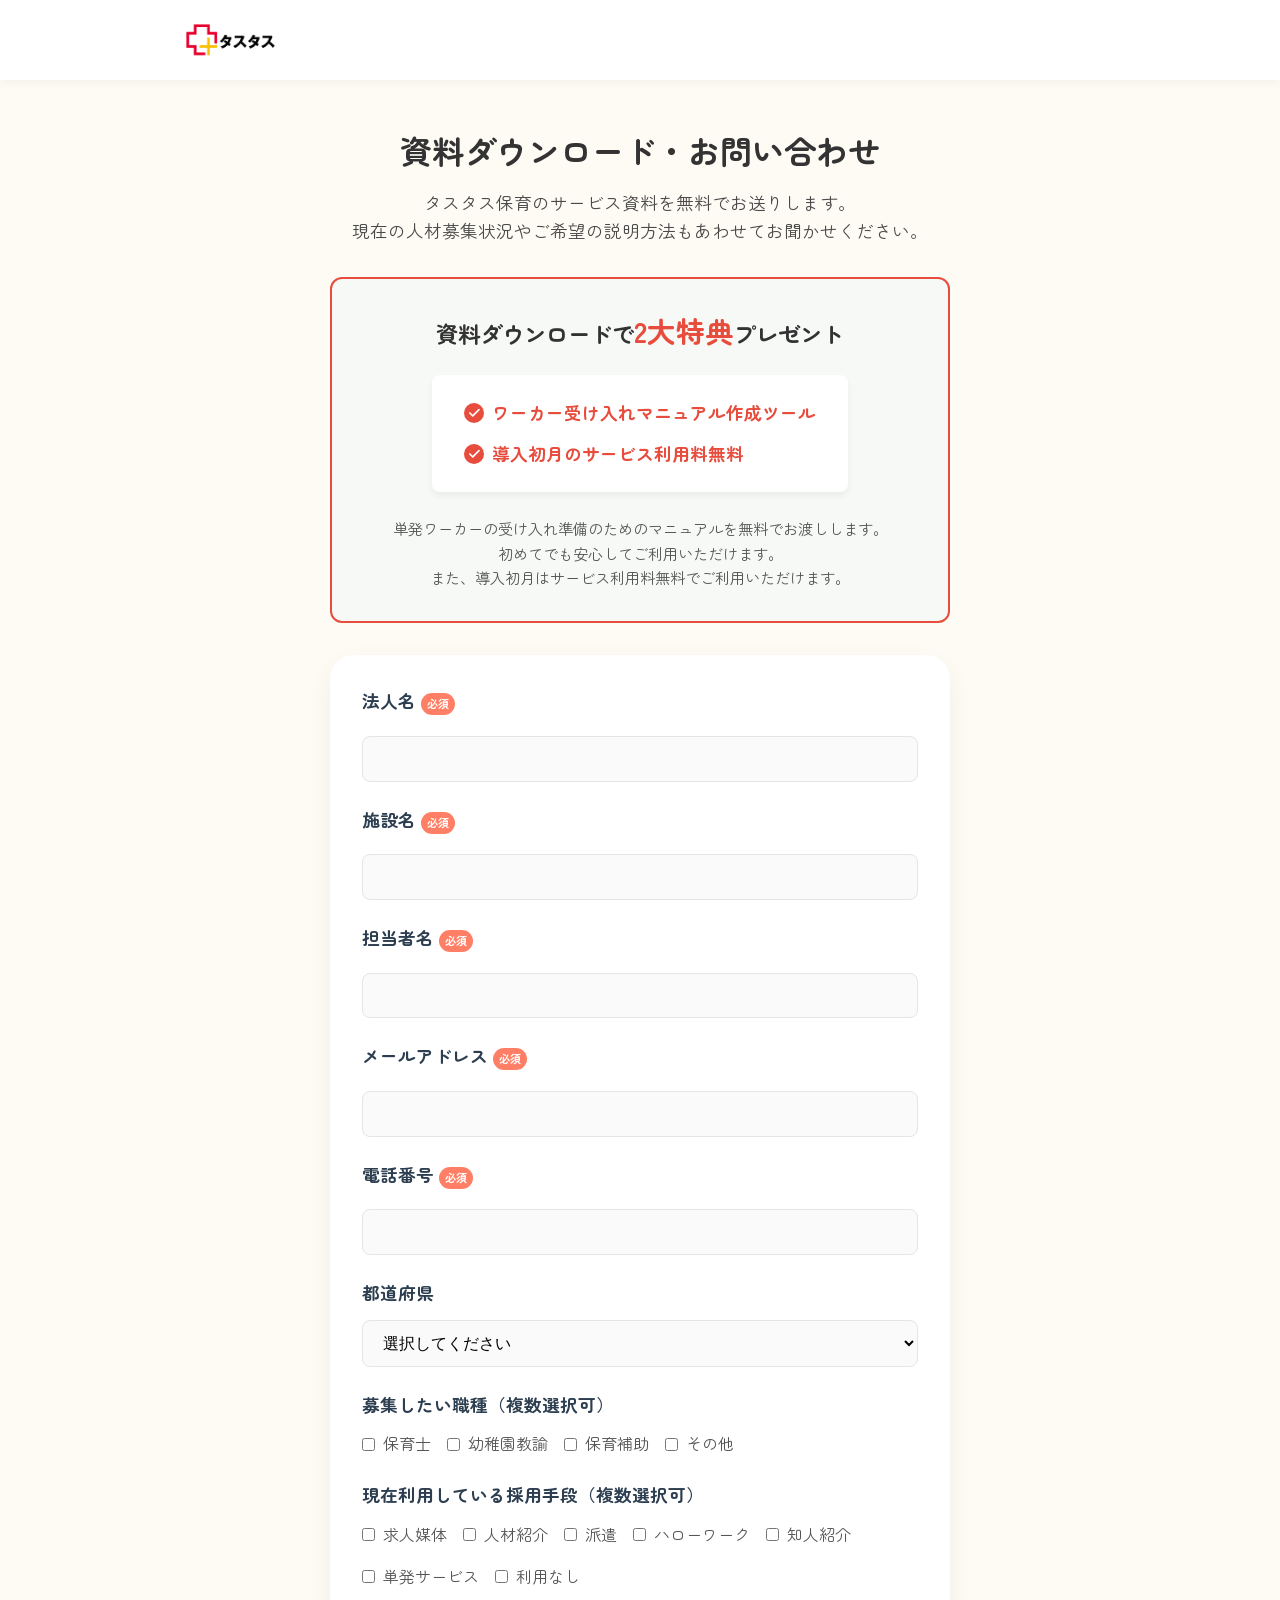
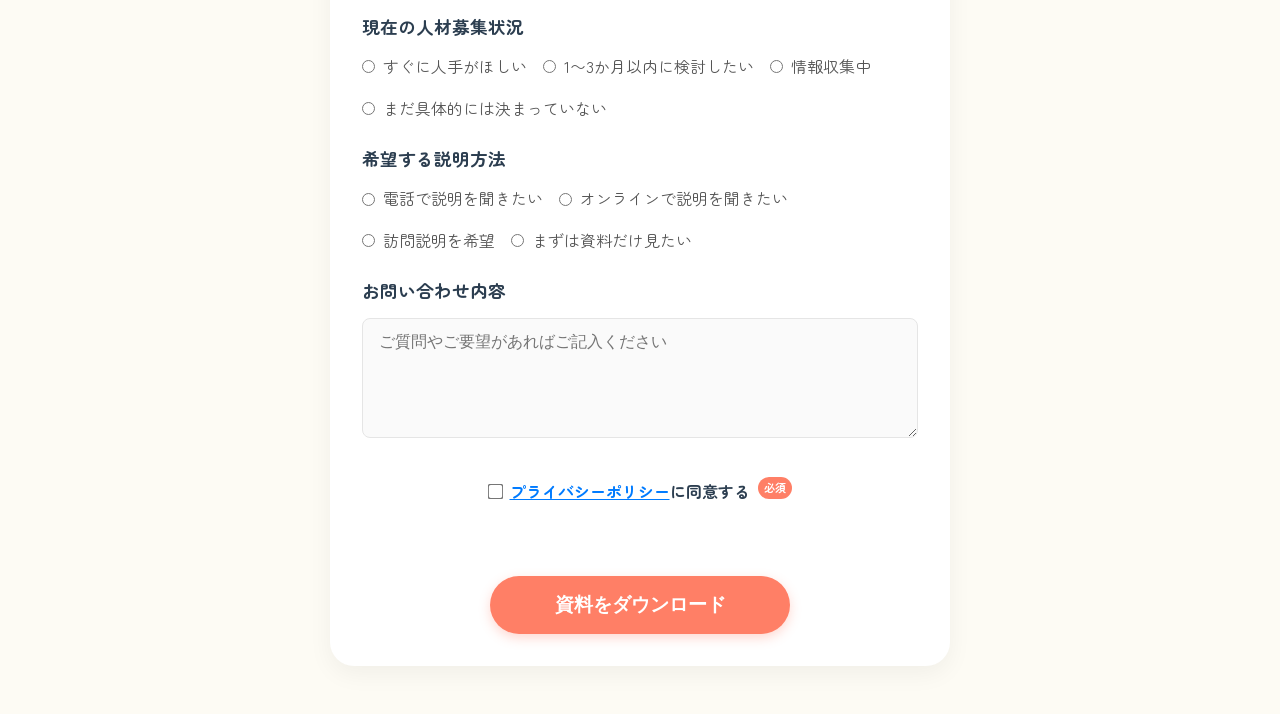
==== contact.html @ 544925e6 "Initial commit for TASTAS LP" ====
<!DOCTYPE html>
<html lang="ja">
<head>
  <meta charset="UTF-8">
  <meta name="viewport" content="width=device-width, initial-scale=1.0">
  <title>資料ダウンロード・お問い合わせ | タスタス保育</title>
  <link rel="stylesheet" href="./styles.css">
  <link href="https://fonts.googleapis.com/css2?family=Zen+Maru+Gothic:wght@400;700&display=swap" rel="stylesheet">
  <style>
    body { font-family: 'Zen Maru Gothic', sans-serif; background-color: #FDFBF4; }
    .thanks-message {
      display: none;
      text-align: center;
      padding: 4rem 2rem;
      background: #EAF5F0;
      border-radius: var(--radius-card);
      margin-top: 2rem;
    }
  </style>
  <script src="https://www.google.com/recaptcha/api.js" async defer></script>
</head>
<body>
  <header class="header">
    <div class="container header-inner">
      <a href="./index.html" class="header-logo">
        <img src="./images/logo-horizontal.png" alt="タスタス保育">
      </a>
    </div>
  </header>

  <div class="container contact-container">
    
    <div id="form-wrapper">
      <h1 class="section-title" style="margin-bottom: 1rem;">資料ダウンロード・お問い合わせ</h1>
      <p style="text-align: center; margin-bottom: 2rem; font-size: 1.1rem;">
        タスタス保育のサービス資料を無料でお送りします。<br>
        現在の人材募集状況やご希望の説明方法もあわせてお聞かせください。
      </p>

      <div style="background: #F7F9F6; border: 2px solid #E74C3C; padding: 2rem; border-radius: 12px; margin-bottom: 2rem; text-align: center;">
        <h3 style="color: #333; margin-bottom: 1.5rem; font-size: 1.4rem; font-weight: bold;">
          資料ダウンロードで<span style="color: #E74C3C; font-size: 1.8rem;">2大特典</span>プレゼント
        </h3>
        
        <div style="background: #fff; padding: 1.5rem 2rem; border-radius: 8px; display: inline-block; text-align: left; margin-bottom: 1.5rem; box-shadow: 0 4px 6px rgba(0,0,0,0.05);">
          <ul style="list-style: none; padding: 0; margin: 0;">
            <li style="margin-bottom: 0.8rem; color: #E74C3C; font-weight: bold; display: flex; align-items: center; font-size: 1.1rem;">
              <svg style="width: 20px; height: 20px; margin-right: 8px; flex-shrink: 0;" viewBox="0 0 24 24" fill="none" xmlns="http://www.w3.org/2000/svg"><circle cx="12" cy="12" r="12" fill="#E74C3C"/><path d="M7 12L10.5 15.5L18 8" stroke="white" stroke-width="2" stroke-linecap="round" stroke-linejoin="round"/></svg>
              ワーカー受け入れマニュアル作成ツール
            </li>
            <li style="color: #E74C3C; font-weight: bold; display: flex; align-items: center; font-size: 1.1rem;">
              <svg style="width: 20px; height: 20px; margin-right: 8px; flex-shrink: 0;" viewBox="0 0 24 24" fill="none" xmlns="http://www.w3.org/2000/svg"><circle cx="12" cy="12" r="12" fill="#E74C3C"/><path d="M7 12L10.5 15.5L18 8" stroke="white" stroke-width="2" stroke-linecap="round" stroke-linejoin="round"/></svg>
              導入初月のサービス利用料無料
            </li>
          </ul>
        </div>

        <p style="color: #555; font-size: 0.95rem; line-height: 1.6; margin: 0;">
          単発ワーカーの受け入れ準備のためのマニュアルを無料でお渡しします。<br>
          初めてでも安心してご利用いただけます。<br>
          また、導入初月はサービス利用料無料でご利用いただけます。
        </p>
      </div>

      <form id="contactForm" class="card" onsubmit="submitForm(event)">
        <div class="form-group">
          <label for="companyName">法人名 <span class="badge" style="background:#FF7F66; color:#fff; padding: 2px 6px; font-size: 0.7rem;">必須</span></label>
          <input type="text" id="companyName" class="form-control" required>
        </div>

        <div class="form-group">
          <label for="facilityName">施設名 <span class="badge" style="background:#FF7F66; color:#fff; padding: 2px 6px; font-size: 0.7rem;">必須</span></label>
          <input type="text" id="facilityName" class="form-control" required>
        </div>

        <div class="form-group">
          <label for="contactName">担当者名 <span class="badge" style="background:#FF7F66; color:#fff; padding: 2px 6px; font-size: 0.7rem;">必須</span></label>
          <input type="text" id="contactName" class="form-control" required>
        </div>

        <div class="form-group">
          <label for="email">メールアドレス <span class="badge" style="background:#FF7F66; color:#fff; padding: 2px 6px; font-size: 0.7rem;">必須</span></label>
          <input type="email" id="email" class="form-control" required>
        </div>

        <div class="form-group">
          <label for="phone">電話番号 <span class="badge" style="background:#FF7F66; color:#fff; padding: 2px 6px; font-size: 0.7rem;">必須</span></label>
          <input type="tel" id="phone" class="form-control" required>
        </div>

        <div class="form-group">
          <label for="pref">都道府県</label>
          <select id="pref" class="form-control">
            <option value="">選択してください</option>
            <option value="北海道">北海道</option>
            <option value="青森県">青森県</option>
            <option value="岩手県">岩手県</option>
            <option value="宮城県">宮城県</option>
            <option value="秋田県">秋田県</option>
            <option value="山形県">山形県</option>
            <option value="福島県">福島県</option>
            <option value="茨城県">茨城県</option>
            <option value="栃木県">栃木県</option>
            <option value="群馬県">群馬県</option>
            <option value="埼玉県">埼玉県</option>
            <option value="千葉県">千葉県</option>
            <option value="東京都">東京都</option>
            <option value="神奈川県">神奈川県</option>
            <option value="新潟県">新潟県</option>
            <option value="富山県">富山県</option>
            <option value="石川県">石川県</option>
            <option value="福井県">福井県</option>
            <option value="山梨県">山梨県</option>
            <option value="長野県">長野県</option>
            <option value="岐阜県">岐阜県</option>
            <option value="静岡県">静岡県</option>
            <option value="愛知県">愛知県</option>
            <option value="三重県">三重県</option>
            <option value="滋賀県">滋賀県</option>
            <option value="京都府">京都府</option>
            <option value="大阪府">大阪府</option>
            <option value="兵庫県">兵庫県</option>
            <option value="奈良県">奈良県</option>
            <option value="和歌山県">和歌山県</option>
            <option value="鳥取県">鳥取県</option>
            <option value="島根県">島根県</option>
            <option value="岡山県">岡山県</option>
            <option value="広島県">広島県</option>
            <option value="山口県">山口県</option>
            <option value="徳島県">徳島県</option>
            <option value="香川県">香川県</option>
            <option value="愛媛県">愛媛県</option>
            <option value="高知県">高知県</option>
            <option value="福岡県">福岡県</option>
            <option value="佐賀県">佐賀県</option>
            <option value="長崎県">長崎県</option>
            <option value="熊本県">熊本県</option>
            <option value="大分県">大分県</option>
            <option value="宮崎県">宮崎県</option>
            <option value="鹿児島県">鹿児島県</option>
            <option value="沖縄県">沖縄県</option>
            <option value="その他">その他</option>
          </select>
        </div>

        <div class="form-group">
          <label>募集したい職種（複数選択可）</label>
          <div class="checkbox-group">
            <label class="checkbox-label"><input type="checkbox" name="job" value="保育士"> 保育士</label>
            <label class="checkbox-label"><input type="checkbox" name="job" value="幼稚園教諭"> 幼稚園教諭</label>
            <label class="checkbox-label"><input type="checkbox" name="job" value="保育補助"> 保育補助</label>
            <label class="checkbox-label"><input type="checkbox" name="job" value="その他"> その他</label>
          </div>
        </div>

        <div class="form-group">
          <label>現在利用している採用手段（複数選択可）</label>
          <div class="checkbox-group">
            <label class="checkbox-label"><input type="checkbox" name="method" value="求人媒体"> 求人媒体</label>
            <label class="checkbox-label"><input type="checkbox" name="method" value="人材紹介"> 人材紹介</label>
            <label class="checkbox-label"><input type="checkbox" name="method" value="派遣"> 派遣</label>
            <label class="checkbox-label"><input type="checkbox" name="method" value="ハローワーク"> ハローワーク</label>
            <label class="checkbox-label"><input type="checkbox" name="method" value="知人紹介"> 知人紹介</label>
            <label class="checkbox-label"><input type="checkbox" name="method" value="単発サービス"> 単発サービス</label>
            <label class="checkbox-label"><input type="checkbox" name="method" value="利用なし"> 利用なし</label>
          </div>
        </div>

        <div class="form-group">
          <label>現在の人材募集状況</label>
          <div class="radio-group">
            <label class="radio-label"><input type="radio" name="status" value="すぐに人手がほしい" required> すぐに人手がほしい</label>
            <label class="radio-label"><input type="radio" name="status" value="1〜3か月以内に検討したい"> 1〜3か月以内に検討したい</label>
            <label class="radio-label"><input type="radio" name="status" value="情報収集中"> 情報収集中</label>
            <label class="radio-label"><input type="radio" name="status" value="まだ具体的には決まっていない"> まだ具体的には決まっていない</label>
          </div>
        </div>

        <div class="form-group">
          <label>希望する説明方法</label>
          <div class="radio-group">
            <label class="radio-label"><input type="radio" name="explain" value="電話で説明を聞きたい" required> 電話で説明を聞きたい</label>
            <label class="radio-label"><input type="radio" name="explain" value="オンラインで説明を聞きたい"> オンラインで説明を聞きたい</label>
            <label class="radio-label"><input type="radio" name="explain" value="訪問説明を希望"> 訪問説明を希望</label>
            <label class="radio-label"><input type="radio" name="explain" value="まずは資料だけ見たい"> まずは資料だけ見たい</label>
          </div>
        </div>

        <div class="form-group">
          <label for="message">お問い合わせ内容</label>
          <textarea id="message" class="form-control" placeholder="ご質問やご要望があればご記入ください"></textarea>
        </div>

        <div class="form-group" style="text-align: center; margin-top: 2rem; margin-bottom: 1.5rem;">
          <label style="cursor: pointer; display: inline-flex; align-items: center; justify-content: center; font-size: 1rem;">
            <input type="checkbox" id="privacyPolicy" required style="transform: scale(1.2); margin-right: 0.5rem;">
            <span><a href="https://tastas.work/privacy" target="_blank" rel="noopener noreferrer" style="color: #007BFF; text-decoration: underline;">プライバシーポリシー</a>に同意する</span>
            <span class="badge" style="background:#FF7F66; color:#fff; padding: 2px 6px; font-size: 0.7rem; margin-left: 0.5rem;">必須</span>
          </label>
        </div>

        <div style="display: flex; justify-content: center; margin-bottom: 2rem;">
          <div class="g-recaptcha" data-sitekey="6LeZkRMtAAAAAEX5M1qr88Nhw3F0iISABfvJiaVz"></div>
        </div>

        <div style="text-align: center;">
          <button type="submit" class="btn btn-cta" style="width: 100%; max-width: 300px; font-size: 1.2rem;">資料をダウンロード</button>
        </div>
      </form>
    </div>

    <!-- サンクスメッセージ -->
    <div id="thanksMessage" class="thanks-message">
      <h2 style="color: var(--color-primary); margin-bottom: 1rem;">資料請求ありがとうございます</h2>
      <p style="font-size: 1.1rem; color: #555;">以下のボタンより資料（PDF）をダウンロードしていただけます。<br>また、担当者より順次ご連絡いたします。</p>
      
      <div style="margin-top: 2rem; margin-bottom: 2rem;">
        <a href="YOUR_PDF_FILE_URL.pdf" id="downloadBtn" download class="btn btn-cta" style="display: inline-block; width: 100%; max-width: 300px; font-size: 1.2rem;">資料をダウンロードする</a>
      </div>

      <div style="margin-top: 1rem;">
        <a href="./index.html" class="btn btn-outline">LPに戻る</a>
      </div>
    </div>

  </div>


  <script>
    const GAS_URL = "https://script.google.com/macros/s/AKfycbxubBv9mngW4ipQis48QJwrIznhT3P3_FC87bJx8VkZXy_4lEuoS8jSyr-g1T76w1yypg/exec";

    function submitForm(event) {
      event.preventDefault();

      const recaptchaResponse = grecaptcha.getResponse();
      if (!recaptchaResponse) {
        alert('「私はロボットではありません」にチェックを入れてください。');
        return;
      }

      // 送信ボタンを無効化して「送信中...」に変更
      const submitBtn = event.target.querySelector('button[type="submit"]');
      const originalBtnText = submitBtn.innerText;
      submitBtn.disabled = true;
      submitBtn.innerText = '送信中...';

      // フォームデータの収集
      const formData = new FormData();
      formData.append('companyName', document.getElementById('companyName').value);
      formData.append('facilityName', document.getElementById('facilityName').value);
      formData.append('contactName', document.getElementById('contactName').value);
      formData.append('email', document.getElementById('email').value);
      formData.append('phone', document.getElementById('phone').value);
      formData.append('pref', document.getElementById('pref').value);

      // チェックボックスの収集
      const jobs = Array.from(document.querySelectorAll('input[name="job"]:checked')).map(el => el.value);
      formData.append('job', jobs.join(', '));
      const methods = Array.from(document.querySelectorAll('input[name="method"]:checked')).map(el => el.value);
      formData.append('method', methods.join(', '));

      // ラジオボタンの収集
      const status = document.querySelector('input[name="status"]:checked')?.value || '';
      formData.append('status', status);
      const explain = document.querySelector('input[name="explain"]:checked')?.value || '';
      formData.append('explain', explain);

      formData.append('message', document.getElementById('message').value);
      formData.append('recaptchaResponse', recaptchaResponse);

      // GASへ送信
      fetch(GAS_URL, {
        method: 'POST',
        body: formData
      })
      .then(response => response.json())
      .then(data => {
        if (data.status === 'success') {
          // 成功時
          document.getElementById('form-wrapper').style.display = 'none';
          document.getElementById('thanksMessage').style.display = 'block';
          window.scrollTo(0, 0);
        } else {
          // エラー時
          alert('エラーが発生しました: ' + (data.message || 'もう一度お試しください'));
          submitBtn.disabled = false;
          submitBtn.innerText = originalBtnText;
        }
      })
      .catch(error => {
        console.error('Error:', error);
        alert('通信エラーが発生しました。時間を置いて再度お試しください。');
        submitBtn.disabled = false;
        submitBtn.innerText = originalBtnText;
      });
    }
  </script>
</body>
</html>
---- styles.css ----
/* =========================================
   Reset & Base Styles
========================================= */
* {
  margin: 0;
  padding: 0;
  box-sizing: border-box;
}

:root {
  --color-bg: #FDFBF4; /* Cream base */
  --color-primary: #85C1A1; /* Pale Green */
  --color-accent: #FFED99; /* Light Yellow */
  --color-cta: #FF7F66; /* Coral Red */
  --color-cta-hover: #FF664A;
  --color-text: #4A4A4A;
  --color-white: #FFFFFF;
  --color-border: #E5E5E5;
  --shadow-soft: 0 8px 24px rgba(0, 0, 0, 0.05);
  --shadow-hover: 0 12px 32px rgba(0, 0, 0, 0.08);
  --radius-card: 24px;
  --radius-button: 999px;
}

body {
  font-family: "Helvetica Neue", Arial, "Hiragino Kaku Gothic ProN", "Hiragino Sans", Meiryo, sans-serif;
  background-color: var(--color-bg);
  color: var(--color-text);
  line-height: 1.6;
  font-size: 16px;
  overflow-x: hidden;
}

img {
  max-width: 100%;
  height: auto;
  display: block;
}

a {
  text-decoration: none;
  color: inherit;
}

ul {
  list-style: none;
}

/* =========================================
   Typography
========================================= */
h1, h2, h3 {
  font-weight: 700;
  line-height: 1.4;
}

.section-subtitle-en {
  display: flex;
  justify-content: center;
  align-items: center;
  gap: 0.2rem;
  font-size: 1.4rem;
  font-weight: 900;
  margin-bottom: 0.5rem;
  letter-spacing: 0.05em;
  font-family: 'Zen Maru Gothic', 'Arial Rounded MT Bold', sans-serif;
  position: relative;
  text-transform: none;
  z-index: 1;
}

.section-subtitle-en::before {
  content: '';
  position: absolute;
  width: 130px;
  height: 70px;
  background-color: #EBF4E5;
  border-radius: 40% 60% 70% 30% / 40% 50% 60% 50%;
  z-index: -1;
  top: 50%;
  left: 50%;
  transform: translate(-50%, -50%);
}

.section-subtitle-en span:nth-child(4n+1) { color: #A3D144; }
.section-subtitle-en span:nth-child(4n+2) { color: #FFD166; }
.section-subtitle-en span:nth-child(4n+3) { color: #FF7F66; }
.section-subtitle-en span:nth-child(4n+4) { color: #4DB8B1; }

.section-title {
  text-align: center;
  font-size: 2rem;
  margin-bottom: 3rem;
  color: #333;
}

.text-primary {
  color: var(--color-primary);
}

.text-cta {
  color: var(--color-cta);
}

/* =========================================
   Layout & Components
========================================= */
.container {
  max-width: 1000px;
  margin: 0 auto;
  padding: 0 40px;
}

.section {
  padding: 5rem 0;
}

.bg-white {
  background-color: var(--color-white);
}

.bg-accent {
  background-color: var(--color-accent);
}

/* =========================================
   Shape Dividers (Section Transitions)
========================================= */
.has-divider {
  position: relative;
}
.has-divider::before {
  content: "";
  position: absolute;
  top: 0;
  left: 0;
  width: 100%;
  height: 40px;
  transform: translateY(-99%);
  z-index: 10;
  background-repeat: no-repeat;
  background-position: center bottom;
  background-size: 100% 100%;
  pointer-events: none;
}
@media (min-width: 768px) {
  .has-divider::before {
    height: 70px;
  }
}

/* --- Wave Tops --- */
.wave-white-top::before {
  background-image: url("data:image/svg+xml,%3Csvg viewBox='0 0 1440 80' xmlns='http://www.w3.org/2000/svg' preserveAspectRatio='none'%3E%3Cpath d='M0,40 Q360,80 720,40 T1440,40 L1440,80 L0,80 Z' fill='%23FFFFFF'/%3E%3C/svg%3E");
}
.wave-accent-top::before {
  background-image: url("data:image/svg+xml,%3Csvg viewBox='0 0 1440 80' xmlns='http://www.w3.org/2000/svg' preserveAspectRatio='none'%3E%3Cpath d='M0,40 Q360,80 720,40 T1440,40 L1440,80 L0,80 Z' fill='%23FFED99'/%3E%3C/svg%3E");
}
.wave-cream-top::before {
  background-image: url("data:image/svg+xml,%3Csvg viewBox='0 0 1440 80' xmlns='http://www.w3.org/2000/svg' preserveAspectRatio='none'%3E%3Cpath d='M0,40 Q360,80 720,40 T1440,40 L1440,80 L0,80 Z' fill='%23FDFBF4'/%3E%3C/svg%3E");
}

/* --- Curve Tops --- */
.curve-white-top::before {
  background-image: url("data:image/svg+xml,%3Csvg viewBox='0 0 1440 80' xmlns='http://www.w3.org/2000/svg' preserveAspectRatio='none'%3E%3Cpath d='M0,80 Q720,0 1440,80 Z' fill='%23FFFFFF'/%3E%3C/svg%3E");
}
.curve-accent-top::before {
  background-image: url("data:image/svg+xml,%3Csvg viewBox='0 0 1440 80' xmlns='http://www.w3.org/2000/svg' preserveAspectRatio='none'%3E%3Cpath d='M0,80 Q720,0 1440,80 Z' fill='%23FFED99'/%3E%3C/svg%3E");
}
.curve-cream-top::before {
  background-image: url("data:image/svg+xml,%3Csvg viewBox='0 0 1440 80' xmlns='http://www.w3.org/2000/svg' preserveAspectRatio='none'%3E%3Cpath d='M0,80 Q720,0 1440,80 Z' fill='%23FDFBF4'/%3E%3C/svg%3E");
}

/* --- Asymmetric Wave Tops --- */
.asy-wave-white-top::before {
  background-image: url("data:image/svg+xml,%3Csvg viewBox='0 0 1440 80' xmlns='http://www.w3.org/2000/svg' preserveAspectRatio='none'%3E%3Cpath d='M0,80 C320,0 420,80 720,40 C1020,0 1200,60 1440,40 L1440,80 L0,80 Z' fill='%23FFFFFF'/%3E%3C/svg%3E");
}
.asy-wave-accent-top::before {
  background-image: url("data:image/svg+xml,%3Csvg viewBox='0 0 1440 80' xmlns='http://www.w3.org/2000/svg' preserveAspectRatio='none'%3E%3Cpath d='M0,80 C320,0 420,80 720,40 C1020,0 1200,60 1440,40 L1440,80 L0,80 Z' fill='%23FFED99'/%3E%3C/svg%3E");
}
.asy-wave-cream-top::before {
  background-image: url("data:image/svg+xml,%3Csvg viewBox='0 0 1440 80' xmlns='http://www.w3.org/2000/svg' preserveAspectRatio='none'%3E%3Cpath d='M0,80 C320,0 420,80 720,40 C1020,0 1200,60 1440,40 L1440,80 L0,80 Z' fill='%23FDFBF4'/%3E%3C/svg%3E");
}

/* Buttons */
.btn {
  display: inline-flex;
  align-items: center;
  justify-content: center;
  padding: 1rem 2rem;
  border-radius: var(--radius-button);
  font-weight: bold;
  font-size: 1.1rem;
  transition: all 0.3s ease;
  cursor: pointer;
  border: none;
  text-align: center;
}

.btn-cta {
  background-color: var(--color-cta);
  color: var(--color-white);
  box-shadow: 0 4px 12px rgba(255, 127, 102, 0.3);
}

.btn-cta:hover {
  background-color: var(--color-cta-hover);
  transform: translateY(-2px);
  box-shadow: 0 6px 16px rgba(255, 127, 102, 0.4);
}

.btn-outline {
  background-color: var(--color-cta);
  color: var(--color-white);
  border: 2px solid var(--color-cta);
}

.btn-outline:hover {
  background-color: var(--color-cta-hover);
  transform: translateY(-2px);
  box-shadow: 0 6px 16px rgba(255, 127, 102, 0.3);
}

.btn-cta-outline {
  position: relative;
  z-index: 1;
  background-color: var(--color-white);
  color: #eb5a50; /* Strong red like the image */
  border: 3px solid #eb5a50;
  font-weight: bold;
}

.btn-cta-outline:hover {
  background-color: #FFF5F3;
  transform: translateY(-2px);
  box-shadow: 0 6px 16px rgba(235, 90, 80, 0.2);
}

.balloon-wrap {
  position: relative;
  display: inline-block;
  margin-top: 25px; /* space for the balloon */
}

.balloon-badge {
  position: absolute;
  bottom: 100%;
  left: 50%;
  transform: translateX(-50%) translateY(4px); /* Changed to overlap button */
  background-color: #eb5a50; /* Solid red */
  color: var(--color-white);
  font-size: 1rem;
  font-weight: bold;
  padding: 0.5rem 1.2rem;
  border-radius: 30px;
  white-space: nowrap;
  box-shadow: 0 4px 10px rgba(0,0,0,0.15);
  z-index: 10;
  pointer-events: none;
}

.balloon-badge::after {
  content: "";
  position: absolute;
  top: 100%;
  left: 50%;
  transform: translateX(-50%);
  border-width: 8px 8px 0 8px;
  border-style: solid;
  border-color: #eb5a50 transparent transparent transparent;
}

.balloon-num {
  color: var(--color-accent);
  font-size: 1.4em;
  margin-right: 2px;
}

.badge {
  background-color: var(--color-accent);
  color: #333;
  font-size: 0.85rem;
  font-weight: bold;
  padding: 0.25rem 0.75rem;
  border-radius: 12px;
  display: inline-block;
  margin-bottom: 0.5rem;
}

/* Cards */
.card {
  background: var(--color-white);
  border-radius: var(--radius-card);
  padding: 2rem;
  box-shadow: var(--shadow-soft);
  transition: transform 0.3s ease, box-shadow 0.3s ease;
}

.card:hover {
  transform: translateY(-4px);
  box-shadow: var(--shadow-hover);
}

/* =========================================
   Header
========================================= */
.header {
  position: sticky;
  top: 0;
  background-color: rgba(255, 255, 255, 0.95);
  backdrop-filter: blur(8px);
  z-index: 100;
  box-shadow: 0 2px 10px rgba(0,0,0,0.05);
}

.header-inner {
  display: flex;
  justify-content: space-between;
  align-items: center;
  height: 80px;
}

.header-logo img {
  height: 40px;
}

.header-nav ul {
  display: flex;
  gap: 2rem;
  align-items: center;
}

.header-nav a {
  font-weight: bold;
  color: #555;
  transition: color 0.3s;
}

.header-nav a:hover {
  color: var(--color-primary);
}

.header-cta {
  padding: 0.5rem 1.2rem;
  font-size: 0.95rem;
}

/* =========================================
   Hero Section
========================================= */
.hero {
  position: relative;
  padding: 6rem 0 8rem;
  overflow: hidden;
  background-color: var(--color-bg);
}

.hero-decorations {
  position: absolute;
  top: 0;
  left: 0;
  width: 100%;
  height: 100%;
  z-index: 0;
  pointer-events: none;
}

.decor {
  position: absolute;
  animation: float 6s ease-in-out infinite;
}

.decor-dot {
  border-radius: 50%;
}

@keyframes float {
  0%, 100% { transform: translateY(0); }
  50% { transform: translateY(-10px); }
}

.hero-slideshow-wrapper {
  position: absolute;
  top: 0;
  left: 0;
  width: 100%;
  height: 100%;
  z-index: 1;
  padding: 1.5rem;
}

.hero-slideshow {
  position: relative;
  width: 100%;
  height: 100%;
  /* 可愛らしい形（上部が丸く、下部が波打つようなblob形状） */
  border-radius: 30% 70% 60% 40% / 40% 30% 70% 60%;
  overflow: hidden;
  box-shadow: 0 10px 30px rgba(0,0,0,0.05);
}

.hero-slideshow .slide {
  position: absolute;
  top: 0;
  left: 0;
  width: 100%;
  height: 100%;
  background-size: cover;
  background-position: center;
  opacity: 0;
  animation: fadeSlider 25s infinite;
}

.hero-slideshow .slide:nth-child(1) { animation-delay: 0s; }
.hero-slideshow .slide:nth-child(2) { animation-delay: 5s; }
.hero-slideshow .slide:nth-child(3) { animation-delay: 10s; }
.hero-slideshow .slide:nth-child(4) { animation-delay: 15s; }
.hero-slideshow .slide:nth-child(5) { animation-delay: 20s; }

@keyframes fadeSlider {
  0% { opacity: 0; transform: scale(1); }
  5% { opacity: 1; transform: scale(1.02); }
  25% { opacity: 1; transform: scale(1.05); }
  30% { opacity: 0; transform: scale(1.06); }
  100% { opacity: 0; transform: scale(1.06); }
}

.hero-overlay {
  position: absolute;
  top: 0;
  left: 0;
  width: 100%;
  height: 100%;
  background: rgba(255, 255, 255, 0.7); /* Fallback */
  background: radial-gradient(circle at center, rgba(255, 255, 255, 0.85) 0%, rgba(255, 255, 255, 0.5) 100%);
  z-index: 2;
}

.hero-inner {
  position: relative;
  z-index: 3;
  display: flex;
  justify-content: center;
  text-align: center;
}

.hero-content {
  max-width: 800px;
}

.hero-title {
  font-size: 3.2rem;
  color: #2c3e50;
  margin-bottom: 1.5rem;
  text-shadow: 0 0 12px rgba(255, 255, 255, 0.9), 0 0 24px rgba(255, 255, 255, 0.6);
}

.hero-title span {
  display: inline-block;
}

.hero-text {
  font-size: 1.1rem;
  color: #555;
  margin-bottom: 2rem;
  font-weight: bold;
  text-shadow: 0 0 8px rgba(255, 255, 255, 0.9);
}

.hero-buttons {
  display: flex;
  flex-direction: column;
  align-items: center;
  gap: 1rem;
}

.hero-btn-group {
  display: flex;
  justify-content: center;
  gap: 1rem;
}

.hero-badge-wrap {
  position: relative;
  display: inline-block;
  margin-top: 25px;
}

/* =========================================
   About Section
========================================= */
.about-section {
  position: relative;
  background-color: var(--color-bg);
  overflow: hidden;
}

.about-title-wrapper {
  text-align: center;
  margin-bottom: 3rem;
}

.about-title {
  font-size: 2.2rem;
  font-weight: bold;
  color: #1a2a3a;
  display: flex;
  align-items: center;
  justify-content: center;
  gap: 0.5rem;
  margin-bottom: 1rem;
}

.about-subtitle {
  font-size: 1.1rem;
  color: #333;
}

.about-cards {
  display: grid;
  grid-template-columns: repeat(3, 1fr);
  gap: 1.5rem;
  margin-bottom: 1rem;
}

.about-card {
  background: var(--color-white);
  border-radius: 16px;
  padding: 2.5rem 1.5rem;
  text-align: center;
  box-shadow: 0 4px 20px rgba(0,0,0,0.03);
}

.about-card-icon {
  width: 80px;
  height: 80px;
  margin: 0 auto 1.5rem;
  background-color: #f1f9f5;
  border-radius: 50%;
  display: flex;
  align-items: center;
  justify-content: center;
}

.about-card-title {
  font-size: 1.15rem;
  font-weight: bold;
  color: #1a2a3a;
  margin-bottom: 1rem;
}

.about-card-divider {
  border-bottom: 2px dotted #85C1A1;
  width: 100%;
  margin: 0 auto 1.5rem;
}

.about-card-text {
  font-size: 0.95rem;
  color: #555;
  line-height: 1.6;
}

.about-flow-box {
  background: linear-gradient(135deg, #fff7ed 0%, #e8f4ec 100%);
  border-radius: 24px;
  padding: 2rem;
  border: 4px solid var(--color-white);
  box-shadow: 0 8px 30px rgba(0,0,0,0.04);
  position: relative;
}

.about-flow-grid {
  display: grid;
  grid-template-columns: 1fr auto 1fr auto 1fr;
  align-items: center;
  gap: 1rem;
  position: relative;
  z-index: 2;
}

.about-flow-item {
  text-align: center;
}

.about-flow-img {
  width: 100%;
  height: 160px;
  background-color: rgba(255,255,255,0.7);
  border-radius: 16px;
  margin-bottom: 1.5rem;
  box-shadow: 0 2px 10px rgba(0,0,0,0.05);
}

.about-flow-step {
  display: inline-flex;
  align-items: center;
  gap: 0.5rem;
  background: var(--color-white);
  padding: 0.5rem 1.5rem;
  border-radius: 999px;
  font-weight: bold;
  color: #1a2a3a;
  box-shadow: 0 2px 10px rgba(0,0,0,0.05);
  position: relative;
  z-index: 3;
}

.about-flow-step-num {
  background: #38a18c;
  color: var(--color-white);
  width: 28px;
  height: 28px;
  border-radius: 50%;
  display: flex;
  align-items: center;
  justify-content: center;
  font-size: 1rem;
}

.about-flow-arrow {
  color: #38a18c;
  font-size: 2.5rem;
  font-weight: bold;
  margin-top: -3rem;
}

.about-flow-line {
  position: absolute;
  bottom: 3.2rem;
  left: 10%;
  right: 10%;
  height: 0;
  border-bottom: 3px dotted #38a18c;
  z-index: 1;
}

@media (max-width: 768px) {
  .about-cards {
    grid-template-columns: 1fr;
  }
  .about-flow-grid {
    grid-template-columns: 1fr;
    gap: 2rem;
  }
  .about-flow-arrow {
    transform: rotate(90deg);
    margin-top: 0;
  }
  .about-flow-line {
    display: none;
  }
}

/* =========================================
   Trouble Section
========================================= */
.trouble-highlight {
  color: #38a18c;
  position: relative;
  display: inline-block;
  font-weight: 700;
  z-index: 1;
}

.trouble-highlight::after {
  content: '';
  position: absolute;
  bottom: 0px;
  left: 0;
  width: 100%;
  height: 6px;
  background-color: #dcf0e3;
  z-index: -1;
  border-radius: 3px;
}

.trouble-highlight-icon {
  position: absolute;
  top: -15px;
  left: -20px;
}

.trouble-grid {
  display: grid;
  grid-template-columns: repeat(3, 1fr);
  gap: 1.5rem;
  margin-top: 2rem;
}

.trouble-card {
  display: flex;
  align-items: center;
  gap: 1.5rem;
  padding: 1.5rem 2rem;
  background: #FFF;
  border-radius: 16px;
  box-shadow: 0 4px 15px rgba(0,0,0,0.04);
}

.trouble-icon {
  width: 60px;
  height: 60px;
  flex-shrink: 0;
  display: flex;
  align-items: center;
  justify-content: center;
}

.trouble-text {
  font-weight: 700;
  color: #2c3e50;
  font-size: 1rem;
  line-height: 1.6;
}

/* =========================================
   Solution Section
========================================= */
.solution {
  text-align: center;
}

.solution-text {
  max-width: 800px;
  margin: 0 auto 2rem;
  font-size: 1.2rem;
}

/* =========================================
   Reasons Section
========================================= */
.reasons-grid {
  display: grid;
  grid-template-columns: repeat(3, 1fr);
  gap: 2rem;
}

.reason-card {
  text-align: center;
  padding: 2.5rem 1.5rem;
}

.reason-num {
  font-size: 3rem;
  font-weight: bold;
  color: var(--color-primary);
  opacity: 0.3;
  margin-bottom: 1rem;
  line-height: 1;
}

.reason-title {
  font-size: 1.3rem;
  margin-bottom: 1rem;
  color: #333;
}

/* =========================================
   Usage Section
========================================= */
.usage-card-new {
  background: #FFF;
  border-radius: 16px;
  padding: 1.5rem 1rem;
  flex: 1 1 200px;
  max-width: 250px;
  text-align: center;
  box-shadow: 0 4px 15px rgba(0,0,0,0.03);
  display: flex;
  flex-direction: column;
  align-items: center;
  justify-content: center;
  transition: transform 0.3s ease, box-shadow 0.3s ease;
}

.usage-card-new:hover {
  transform: translateY(-4px);
  box-shadow: 0 8px 24px rgba(0,0,0,0.08);
}

.usage-card-icon {
  margin-bottom: 1rem;
  display: flex;
  align-items: center;
  justify-content: center;
}

.usage-card-text {
  font-weight: bold;
  color: #1a2a3a;
  font-size: 1rem;
  line-height: 1.5;
}

/* =========================================
   Benefits Section
========================================= */
.benefits-grid {
  display: grid;
  grid-template-columns: repeat(2, 1fr);
  gap: 2rem;
  margin-bottom: 3rem;
}

.benefit-card {
  background: #FFF4E6; /* Light orange tint */
  border: 2px solid var(--color-accent);
}

.benefit-title {
  font-size: 1.2rem;
  color: #d35400;
  margin-bottom: 0.5rem;
}

.benefit-note {
  font-size: 0.85rem;
  color: #888;
  margin-top: 1rem;
  text-align: center;
}

/* =========================================
   Pricing / Three Free Section
========================================= */
.free-banner {
  background-color: #EAF5F0;
  color: #388065;
  text-align: center;
  padding: 1.2rem 2rem;
  border-radius: 999px;
  font-weight: bold;
  font-size: 1.3rem;
  max-width: 800px;
  margin: 0 auto 3rem;
}

.free-banner .text-red {
  color: #eb5a50;
}

.free-cards {
  display: grid;
  grid-template-columns: repeat(3, 1fr);
  gap: 2rem;
}

.free-card {
  background: var(--color-white);
  border-radius: var(--radius-card);
  padding: 3rem 2rem;
  box-shadow: var(--shadow-soft);
  text-align: center;
}

.free-num {
  background-color: #EAF5F0;
  color: #4a9e7a;
  font-weight: bold;
  font-size: 1.1rem;
  padding: 0.4rem 1.5rem;
  border-radius: 999px;
  display: inline-block;
  margin-bottom: 1.5rem;
}

.free-title {
  font-size: 1.3rem;
  font-weight: bold;
  color: #333;
  margin-bottom: 1.5rem;
  position: relative;
  display: inline-block;
  padding-bottom: 0.8rem;
}

.free-title::after {
  content: '';
  position: absolute;
  bottom: 0;
  left: 0;
  width: 100%;
  border-bottom: 4px dotted #a8d5be;
}

.free-price {
  color: #eb5a50;
  margin-bottom: 1.5rem;
  display: flex;
  align-items: baseline;
  justify-content: center;
}

.free-price span:first-child {
  font-size: 5rem;
  font-weight: bold;
  line-height: 1;
}

.free-price .yen {
  font-size: 1.5rem;
  font-weight: bold;
  margin-left: 0.2rem;
}

.free-desc {
  color: #555;
  font-size: 1rem;
  line-height: 1.6;
}

/* =========================================
   Flow Section
========================================= */
.flow-list {
  display: flex;
  flex-direction: column;
  gap: 1rem;
  max-width: 600px;
  margin: 0 auto;
}

.flow-item {
  display: flex;
  align-items: center;
  gap: 1.5rem;
  background: #FFF;
  padding: 1.5rem;
  border-radius: 16px;
  box-shadow: 0 2px 10px rgba(0,0,0,0.03);
}

.flow-num {
  width: 48px;
  height: 48px;
  background: var(--color-primary);
  color: #FFF;
  border-radius: 50%;
  display: flex;
  align-items: center;
  justify-content: center;
  font-size: 1.5rem;
  font-weight: bold;
  flex-shrink: 0;
}

.flow-text {
  font-size: 1.1rem;
  font-weight: bold;
}

/* =========================================
   Voices Section
========================================= */
.voices-grid {
  display: grid;
  grid-template-columns: repeat(2, 1fr);
  gap: 2rem;
  max-width: 900px;
  margin: 0 auto;
}

.voice-card {
  padding: 2rem;
  background: var(--color-white);
  border-radius: 16px;
  box-shadow: 0 4px 15px rgba(0,0,0,0.04);
}

.voice-header {
  display: flex;
  align-items: center;
  gap: 1rem;
  margin-bottom: 1rem;
  padding-bottom: 1rem;
  border-bottom: 1px dashed #E5E5E5;
}

.voice-icon {
  width: 50px;
  height: 50px;
  background: #EAF5F0;
  border-radius: 50%;
  display: flex;
  align-items: center;
  justify-content: center;
  flex-shrink: 0;
}

.voice-name {
  font-size: 1.1rem;
  font-weight: bold;
  color: #333;
}

.voice-meta {
  font-size: 0.85rem;
  color: var(--color-primary);
  font-weight: bold;
}

.voice-text {
  font-size: 0.95rem;
  color: #555;
  line-height: 1.6;
}

@media (max-width: 768px) {
  .voices-grid {
    grid-template-columns: 1fr;
  }
}

/* =========================================
   FAQ Section
========================================= */
.faq-list {
  max-width: 800px;
  margin: 0 auto;
}

.faq-item {
  background: #FFF;
  border-radius: 16px;
  margin-bottom: 1rem;
  overflow: hidden;
  box-shadow: 0 2px 8px rgba(0,0,0,0.03);
}

.faq-q {
  padding: 1.5rem;
  font-weight: bold;
  cursor: pointer;
  position: relative;
  display: flex;
  gap: 1rem;
}

.faq-q::before {
  content: 'Q.';
  color: var(--color-primary);
  font-size: 1.2rem;
}

.faq-a {
  padding: 0 1.5rem 1.5rem 3.5rem;
  color: #555;
}

/* =========================================
   Footer (Integrated) & Bottom CTA
========================================= */
.footer-integrated {
  padding-top: 1rem;
  padding-bottom: 120px;
  margin-top: 1rem;
  text-align: center;
}

.footer-nav {
  display: flex;
  justify-content: center;
  flex-wrap: wrap;
  gap: 1.5rem;
  margin: 1.5rem 0;
}

.footer-nav a {
  color: #555;
  font-weight: bold;
  font-size: 0.9rem;
  transition: color 0.3s;
}

.footer-nav a:hover {
  color: var(--color-primary);
}

.footer-copy {
  color: #888;
  font-size: 0.8rem;
}

/* Bottom Fixed CTA */
.bottom-cta {
  position: fixed;
  bottom: 0;
  left: 0;
  width: 100%;
  background: rgba(255, 255, 255, 0.95);
  backdrop-filter: blur(10px);
  padding: 1rem;
  box-shadow: 0 -4px 20px rgba(0,0,0,0.08);
  z-index: 999;
  display: flex;
  justify-content: center;
  opacity: 0;
  visibility: hidden;
  transform: translateY(20px);
  transition: opacity 0.4s ease, visibility 0.4s ease, transform 0.4s ease;
}

.bottom-cta.is-visible {
  opacity: 1;
  visibility: visible;
  transform: translateY(0);
}

.bottom-cta-inner {
  display: flex;
  gap: 1rem;
  max-width: 800px;
  width: 100%;
}

.bottom-cta-inner .btn {
  flex: 1;
  position: relative;
}

.cta-badge {
  position: absolute;
  bottom: 100%;
  left: 50%;
  transform: translateX(-50%) translateY(4px); /* Overlap button */
  background: #eb5a50;
  color: var(--color-white);
  font-size: 0.8rem;
  padding: 4px 12px;
  border-radius: 12px;
  white-space: nowrap;
  font-weight: bold;
  box-shadow: 0 2px 8px rgba(0,0,0,0.15);
  z-index: 10;
}

.cta-badge::after {
  content: "";
  position: absolute;
  top: 100%;
  left: 50%;
  transform: translateX(-50%);
  border-width: 6px 6px 0 6px;
  border-style: solid;
  border-color: #eb5a50 transparent transparent transparent;
}

.cta-badge-num {
  color: var(--color-accent);
  font-size: 1.2em;
  margin-right: 1px;
}

/* =========================================
   Simulation Page
========================================= */
.sim-container {
  max-width: 600px;
  margin: 3rem auto;
}

.form-group {
  margin-bottom: 1.5rem;
}

.form-group > label {
  display: block;
  font-weight: bold;
  margin-bottom: 0.8rem;
  font-size: 1.1rem;
  color: #2c3e50;
}

.form-control {
  width: 100%;
  padding: 0.8rem 1rem;
  border: 1px solid var(--color-border);
  border-radius: 8px;
  font-size: 1rem;
  background: #FAFAFA;
}

.form-control:focus {
  outline: none;
  border-color: var(--color-primary);
  background: #FFF;
}

.result-card {
  background: #EAF5F0;
  border: 2px solid var(--color-primary);
}

.result-main {
  text-align: center;
  margin-bottom: 1.5rem;
}

.result-value {
  font-size: 2.5rem;
  font-weight: bold;
  color: var(--color-primary);
}

.result-list {
  display: flex;
  flex-direction: column;
  gap: 0.8rem;
  border-top: 1px dashed #ccc;
  padding-top: 1rem;
}

.result-item {
  display: flex;
  justify-content: space-between;
  font-size: 1rem;
}

/* =========================================
   Contact Page
========================================= */
.contact-container {
  max-width: 700px;
  margin: 3rem auto;
}

.radio-group, .checkbox-group {
  display: flex;
  flex-wrap: wrap;
  gap: 1rem;
}

.radio-label, .checkbox-label {
  display: flex;
  align-items: center;
  gap: 0.5rem;
  font-weight: normal !important;
  font-size: 1rem;
  color: #555;
  cursor: pointer;
}

textarea.form-control {
  min-height: 120px;
  resize: vertical;
}

/* =========================================
   Responsive
========================================= */
@media (max-width: 768px) {
  .container {
    padding: 0 20px;
  }

  .header-nav {
    display: none; /* Hide on mobile for simplicity */
  }

  .hero-inner {
    flex-direction: column;
    text-align: center;
  }
  
  .hero-title {
    font-size: 2.3rem;
  }

  .hero-btn-group {
    flex-direction: column;
  }

  .trouble-grid,
  .reasons-grid,
  .benefits-grid {
    grid-template-columns: 1fr;
  }

  .usage-grid {
    grid-template-columns: repeat(2, 1fr);
  }

  .free-cards {
    grid-template-columns: 1fr;
  }
  .free-banner {
    font-size: 1rem;
    border-radius: 16px;
  }
  
  .bottom-cta-inner {
    flex-direction: column;
    gap: 0.8rem;
  }
}

/* =========================================
   Hero New UI
========================================= */
.hero-text-new {
  display: flex;
  flex-direction: column;
  align-items: center;
  gap: 1.5rem;
  margin-bottom: 2.5rem;
  z-index: 10;
  position: relative;
}

.hero-pill {
  background: white;
  border: 2px solid #38a18c;
  border-radius: 999px;
  padding: 0.6rem 2rem;
  display: flex;
  align-items: center;
  gap: 0.8rem;
  font-size: 1.25rem;
  font-weight: bold;
  box-shadow: 0 4px 12px rgba(56, 161, 140, 0.15);
  color: #38a18c;
}

.hero-free-wrapper {
  display: flex;
  align-items: center;
  justify-content: center;
}

.hero-free-box {
  background: white;
  border-radius: 999px;
  padding: 0.8rem 2.5rem 0.8rem 2rem;
  display: flex;
  align-items: center;
  box-shadow: 0 4px 15px rgba(0, 0, 0, 0.08);
  margin-right: 0;
}

.hero-free-list {
  display: flex;
  align-items: center;
  gap: 1.5rem;
}

.hero-free-item {
  display: flex;
  align-items: center;
  gap: 0.5rem;
  font-weight: bold;
  font-size: 1.1rem;
  color: #333;
}

.hero-free-divider {
  width: 1px;
  height: 24px;
  border-left: 2px dotted #ccc;
}

.hero-free-ribbon {
  background-color: #38a18c;
  color: white;
  font-weight: bold;
  font-size: 1.4rem;
  padding: 0.8rem 3rem;
  margin-left: -15px; /* Pull it over the white box slightly */
  z-index: 2;
  filter: drop-shadow(0 4px 6px rgba(0,0,0,0.15));
  clip-path: polygon(20px 0%, 100% 0%, calc(100% - 20px) 50%, 100% 100%, 20px 100%, 0% 50%);
  display: flex;
  align-items: center;
  justify-content: center;
  gap: 0.5rem;
}

@media (max-width: 768px) {
  .hero-pill {
    font-size: 1rem;
    padding: 0.5rem 1rem;
  }
  .hero-free-wrapper {
    flex-direction: column;
  }
  .hero-free-box {
    margin-right: 0;
    padding: 1rem;
    flex-direction: column;
    border-radius: 16px;
    gap: 1rem;
  }
  .hero-free-list {
    flex-direction: column;
    gap: 0.5rem;
  }
  .hero-free-divider {
    width: 20px;
    height: 1px;
    border-left: none;
    border-top: 2px dotted #aaa;
  }
  .hero-free-ribbon {
    margin-left: 0;
    margin-top: -15px;
    font-size: 1.2rem;
    padding: 0.6rem 2.5rem;
    clip-path: polygon(15px 0%, 100% 0%, calc(100% - 15px) 50%, 100% 100%, 15px 100%, 0% 50%);
  }
}
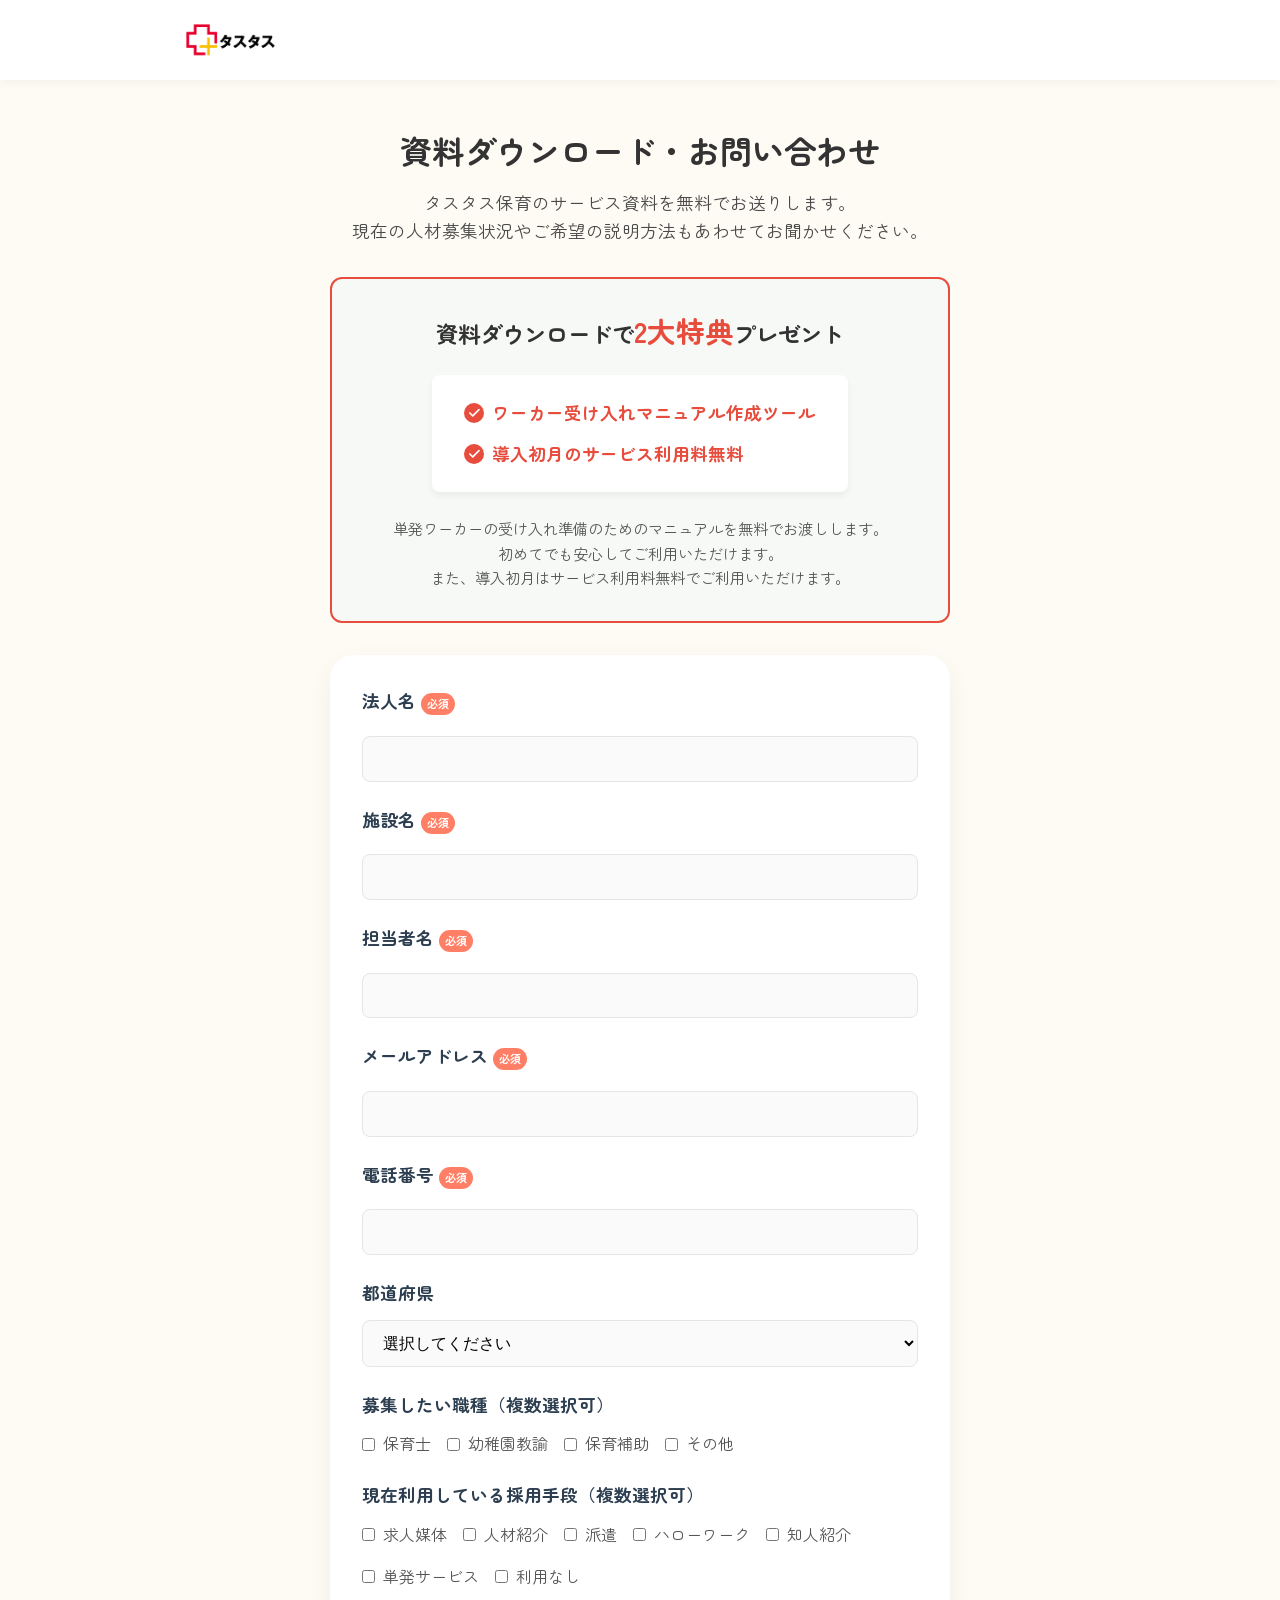
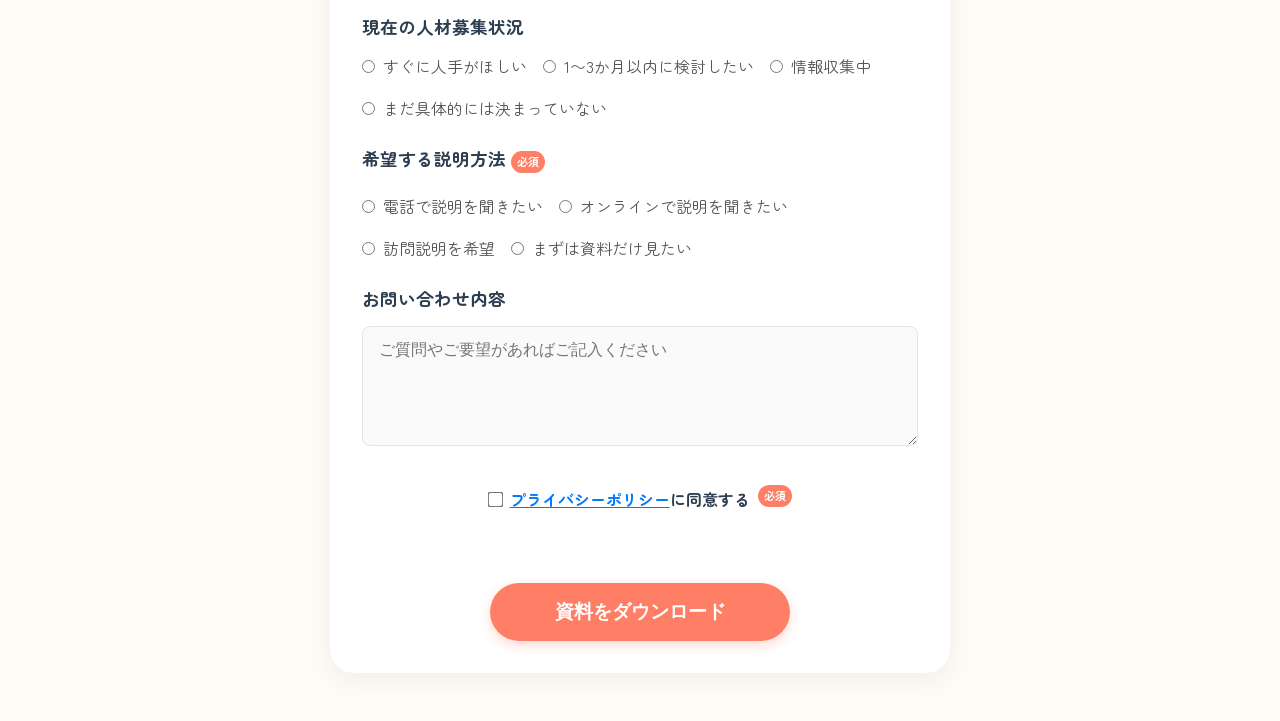
==== commit 0bda3984: "Update: Make 希望する説明方法 a required field with 必須 badge" ====
--- a/contact.html
+++ b/contact.html
@@ -1,6 +1,7 @@
 <!DOCTYPE html>
 <html lang="ja">
 <head>
+  <link rel="icon" href="./images/favicon.png" type="image/png">
   <meta charset="UTF-8">
   <meta name="viewport" content="width=device-width, initial-scale=1.0">
   <title>資料ダウンロード・お問い合わせ | タスタス保育</title>
@@ -177,7 +178,7 @@
         </div>
 
         <div class="form-group">
-          <label>希望する説明方法</label>
+          <label>希望する説明方法 <span class="badge" style="background:#FF7F66; color:#fff; padding: 2px 6px; font-size: 0.7rem;">必須</span></label>
           <div class="radio-group">
             <label class="radio-label"><input type="radio" name="explain" value="電話で説明を聞きたい" required> 電話で説明を聞きたい</label>
             <label class="radio-label"><input type="radio" name="explain" value="オンラインで説明を聞きたい"> オンラインで説明を聞きたい</label>
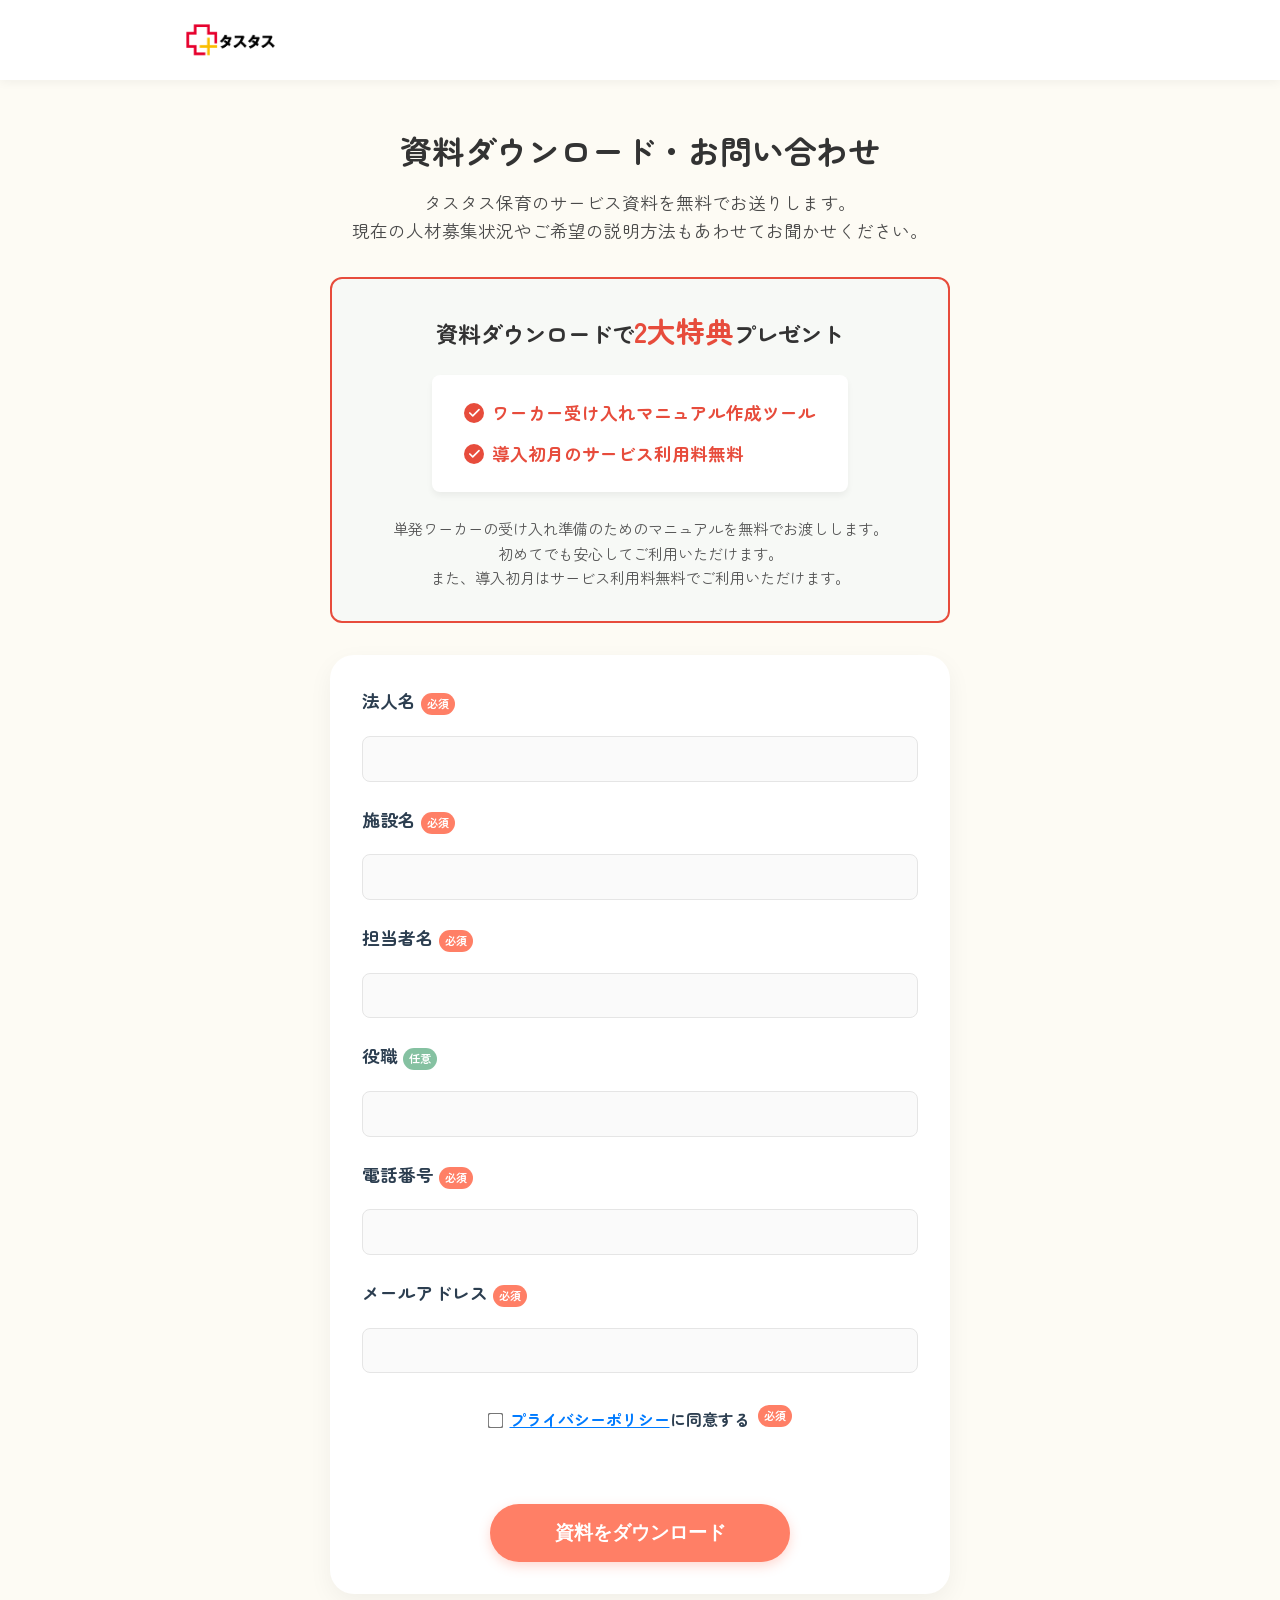
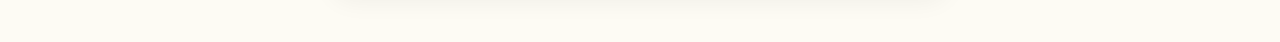
==== commit 78308678: "Update contact form fields and add source identifier" ====
--- a/contact.html
+++ b/contact.html
@@ -18,6 +18,7 @@
       margin-top: 2rem;
     }
   </style>
+  <script src="./settings.js"></script>
   <script src="https://www.google.com/recaptcha/api.js" async defer></script>
 </head>
 <body>
@@ -80,116 +81,18 @@
         </div>
 
         <div class="form-group">
+          <label for="position">役職 <span class="badge" style="background:#85C1A1; color:#fff; padding: 2px 6px; font-size: 0.7rem;">任意</span></label>
+          <input type="text" id="position" class="form-control">
+        </div>
+
+        <div class="form-group">
+          <label for="phone">電話番号 <span class="badge" style="background:#FF7F66; color:#fff; padding: 2px 6px; font-size: 0.7rem;">必須</span></label>
+          <input type="tel" id="phone" class="form-control" required>
+        </div>
+
+        <div class="form-group">
           <label for="email">メールアドレス <span class="badge" style="background:#FF7F66; color:#fff; padding: 2px 6px; font-size: 0.7rem;">必須</span></label>
           <input type="email" id="email" class="form-control" required>
-        </div>
-
-        <div class="form-group">
-          <label for="phone">電話番号 <span class="badge" style="background:#FF7F66; color:#fff; padding: 2px 6px; font-size: 0.7rem;">必須</span></label>
-          <input type="tel" id="phone" class="form-control" required>
-        </div>
-
-        <div class="form-group">
-          <label for="pref">都道府県</label>
-          <select id="pref" class="form-control">
-            <option value="">選択してください</option>
-            <option value="北海道">北海道</option>
-            <option value="青森県">青森県</option>
-            <option value="岩手県">岩手県</option>
-            <option value="宮城県">宮城県</option>
-            <option value="秋田県">秋田県</option>
-            <option value="山形県">山形県</option>
-            <option value="福島県">福島県</option>
-            <option value="茨城県">茨城県</option>
-            <option value="栃木県">栃木県</option>
-            <option value="群馬県">群馬県</option>
-            <option value="埼玉県">埼玉県</option>
-            <option value="千葉県">千葉県</option>
-            <option value="東京都">東京都</option>
-            <option value="神奈川県">神奈川県</option>
-            <option value="新潟県">新潟県</option>
-            <option value="富山県">富山県</option>
-            <option value="石川県">石川県</option>
-            <option value="福井県">福井県</option>
-            <option value="山梨県">山梨県</option>
-            <option value="長野県">長野県</option>
-            <option value="岐阜県">岐阜県</option>
-            <option value="静岡県">静岡県</option>
-            <option value="愛知県">愛知県</option>
-            <option value="三重県">三重県</option>
-            <option value="滋賀県">滋賀県</option>
-            <option value="京都府">京都府</option>
-            <option value="大阪府">大阪府</option>
-            <option value="兵庫県">兵庫県</option>
-            <option value="奈良県">奈良県</option>
-            <option value="和歌山県">和歌山県</option>
-            <option value="鳥取県">鳥取県</option>
-            <option value="島根県">島根県</option>
-            <option value="岡山県">岡山県</option>
-            <option value="広島県">広島県</option>
-            <option value="山口県">山口県</option>
-            <option value="徳島県">徳島県</option>
-            <option value="香川県">香川県</option>
-            <option value="愛媛県">愛媛県</option>
-            <option value="高知県">高知県</option>
-            <option value="福岡県">福岡県</option>
-            <option value="佐賀県">佐賀県</option>
-            <option value="長崎県">長崎県</option>
-            <option value="熊本県">熊本県</option>
-            <option value="大分県">大分県</option>
-            <option value="宮崎県">宮崎県</option>
-            <option value="鹿児島県">鹿児島県</option>
-            <option value="沖縄県">沖縄県</option>
-            <option value="その他">その他</option>
-          </select>
-        </div>
-
-        <div class="form-group">
-          <label>募集したい職種（複数選択可）</label>
-          <div class="checkbox-group">
-            <label class="checkbox-label"><input type="checkbox" name="job" value="保育士"> 保育士</label>
-            <label class="checkbox-label"><input type="checkbox" name="job" value="幼稚園教諭"> 幼稚園教諭</label>
-            <label class="checkbox-label"><input type="checkbox" name="job" value="保育補助"> 保育補助</label>
-            <label class="checkbox-label"><input type="checkbox" name="job" value="その他"> その他</label>
-          </div>
-        </div>
-
-        <div class="form-group">
-          <label>現在利用している採用手段（複数選択可）</label>
-          <div class="checkbox-group">
-            <label class="checkbox-label"><input type="checkbox" name="method" value="求人媒体"> 求人媒体</label>
-            <label class="checkbox-label"><input type="checkbox" name="method" value="人材紹介"> 人材紹介</label>
-            <label class="checkbox-label"><input type="checkbox" name="method" value="派遣"> 派遣</label>
-            <label class="checkbox-label"><input type="checkbox" name="method" value="ハローワーク"> ハローワーク</label>
-            <label class="checkbox-label"><input type="checkbox" name="method" value="知人紹介"> 知人紹介</label>
-            <label class="checkbox-label"><input type="checkbox" name="method" value="単発サービス"> 単発サービス</label>
-            <label class="checkbox-label"><input type="checkbox" name="method" value="利用なし"> 利用なし</label>
-          </div>
-        </div>
-
-        <div class="form-group">
-          <label>現在の人材募集状況</label>
-          <div class="radio-group">
-            <label class="radio-label"><input type="radio" name="status" value="すぐに人手がほしい" required> すぐに人手がほしい</label>
-            <label class="radio-label"><input type="radio" name="status" value="1〜3か月以内に検討したい"> 1〜3か月以内に検討したい</label>
-            <label class="radio-label"><input type="radio" name="status" value="情報収集中"> 情報収集中</label>
-            <label class="radio-label"><input type="radio" name="status" value="まだ具体的には決まっていない"> まだ具体的には決まっていない</label>
-          </div>
-        </div>
-
-        <div class="form-group">
-          <label>希望する説明方法 <span class="badge" style="background:#FF7F66; color:#fff; padding: 2px 6px; font-size: 0.7rem;">必須</span></label>
-          <div class="radio-group">
-            <label class="radio-label"><input type="radio" name="explain" value="電話で説明を聞きたい" required> 電話で説明を聞きたい</label>
-            <label class="radio-label"><input type="radio" name="explain" value="オンラインで説明を聞きたい"> オンラインで説明を聞きたい</label>
-            <label class="radio-label"><input type="radio" name="explain" value="訪問説明を希望"> 訪問説明を希望</label>
-            <label class="radio-label"><input type="radio" name="explain" value="まずは資料だけ見たい"> まずは資料だけ見たい</label>
-          </div>
-        </div>
-
-        <div class="form-group">
-          <label for="message">お問い合わせ内容</label>
-          <textarea id="message" class="form-control" placeholder="ご質問やご要望があればご記入ください"></textarea>
         </div>
 
         <div class="form-group" style="text-align: center; margin-top: 2rem; margin-bottom: 1.5rem;">
@@ -215,12 +118,40 @@
       <h2 style="color: var(--color-primary); margin-bottom: 1rem;">資料請求ありがとうございます</h2>
       <p style="font-size: 1.1rem; color: #555;">以下のボタンより資料（PDF）をダウンロードしていただけます。<br>また、担当者より順次ご連絡いたします。</p>
       
-      <div style="margin-top: 2rem; margin-bottom: 2rem;">
-        <a href="YOUR_PDF_FILE_URL.pdf" id="downloadBtn" download class="btn btn-cta" style="display: inline-block; width: 100%; max-width: 300px; font-size: 1.2rem;">資料をダウンロードする</a>
+      <div style="margin-top: 2rem; margin-bottom: 1.5rem;">
+        <a href="#" id="downloadBtn" download class="btn btn-cta" style="display: inline-block; width: 100%; max-width: 300px; font-size: 1.2rem;">資料をダウンロードする</a>
+      </div>
+
+      <div style="margin-top: 1.5rem; margin-bottom: 1.5rem; background: #fff; padding: 1.5rem; border-radius: 8px; box-shadow: 0 4px 6px rgba(0,0,0,0.05); text-align: center;">
+        <h3 style="color: #E74C3C; margin-bottom: 0.5rem; font-size: 1.2rem;">🎁 特典1</h3>
+        <p style="font-size: 1rem; color: #333; margin-bottom: 0.5rem;">
+          ワーカー受け入れマニュアル作成ツールをご利用いただけます。
+        </p>
+        <p style="font-size: 0.9rem; color: #e67e22; margin-bottom: 1rem; font-weight: bold;">
+          ※WEBサイトなので、ブックマーク推奨です。
+        </p>
+        <a href="#" id="bonusBtn" target="_blank" rel="noopener noreferrer" class="btn btn-cta" style="background-color: #4CAF50; border-color: #4CAF50; display: inline-block; width: 100%; max-width: 300px; font-size: 1.1rem; padding: 0.8rem;">マニュアル作成ツールを開く</a>
+      </div>
+
+      <div style="margin-bottom: 2.5rem; background: #fff; padding: 1.5rem; border-radius: 8px; box-shadow: 0 4px 6px rgba(0,0,0,0.05); text-align: center;">
+        <h3 style="color: #E74C3C; margin-bottom: 0.5rem; font-size: 1.2rem;">🎁 特典2</h3>
+        <p style="font-size: 1.1rem; color: #333; margin-bottom: 0.5rem; font-weight: bold;">
+          導入初月のサービス利用料無料
+        </p>
+        <p style="font-size: 0.95rem; color: #555; margin-bottom: 1rem; line-height: 1.6;">
+          サービス申込み時にこのキャンペーンコードを入れると、<br>導入初月のサービス利用料が無料になります！
+        </p>
+        <div style="background-color: #FDFBF4; border: 2px dashed #E74C3C; border-radius: 8px; padding: 1.2rem; display: inline-block; margin-bottom: 0.5rem; min-width: 250px;">
+          <span style="font-size: 0.9rem; color: #E74C3C; display: block; margin-bottom: 0.5rem; font-weight: bold;">キャンペーンコード</span>
+          <span style="font-size: 2rem; font-weight: bold; letter-spacing: 4px; color: #333; font-family: 'Courier New', Courier, monospace;">TASTAS01</span>
+        </div>
+        <p style="font-size: 0.85rem; color: #888; margin-top: 0.5rem;">
+          ※こちらのコードはお控えいただき、お申し込みの際にご提示ください。
+        </p>
       </div>
 
       <div style="margin-top: 1rem;">
-        <a href="./index.html" class="btn btn-outline">LPに戻る</a>
+        <a href="./index.html" class="btn btn-outline" style="background-color: #fff; color: var(--color-cta);">元のページに戻る</a>
       </div>
     </div>
 
@@ -228,7 +159,7 @@
 
 
   <script>
-    const GAS_URL = "https://script.google.com/macros/s/AKfycbxubBv9mngW4ipQis48QJwrIznhT3P3_FC87bJx8VkZXy_4lEuoS8jSyr-g1T76w1yypg/exec";
+    const GAS_URL = "https://script.google.com/macros/s/AKfycbx77KZlyICHZo9_4eumjN6CqfwqF1rYph5Lv8SncmceAQcOFqC7hjxS03lU6Krr0jbaDw/exec";
 
     function submitForm(event) {
       event.preventDefault();
@@ -247,26 +178,13 @@
 
       // フォームデータの収集
       const formData = new FormData();
+      formData.append('source', 'LP2_通常版');
       formData.append('companyName', document.getElementById('companyName').value);
       formData.append('facilityName', document.getElementById('facilityName').value);
       formData.append('contactName', document.getElementById('contactName').value);
+      formData.append('position', document.getElementById('position').value);
+      formData.append('phone', document.getElementById('phone').value);
       formData.append('email', document.getElementById('email').value);
-      formData.append('phone', document.getElementById('phone').value);
-      formData.append('pref', document.getElementById('pref').value);
-
-      // チェックボックスの収集
-      const jobs = Array.from(document.querySelectorAll('input[name="job"]:checked')).map(el => el.value);
-      formData.append('job', jobs.join(', '));
-      const methods = Array.from(document.querySelectorAll('input[name="method"]:checked')).map(el => el.value);
-      formData.append('method', methods.join(', '));
-
-      // ラジオボタンの収集
-      const status = document.querySelector('input[name="status"]:checked')?.value || '';
-      formData.append('status', status);
-      const explain = document.querySelector('input[name="explain"]:checked')?.value || '';
-      formData.append('explain', explain);
-
-      formData.append('message', document.getElementById('message').value);
       formData.append('recaptchaResponse', recaptchaResponse);
 
       // GASへ送信
@@ -295,6 +213,30 @@
         submitBtn.innerText = originalBtnText;
       });
     }
+
+    // 設定ファイルからのリンク読み込み
+    document.addEventListener("DOMContentLoaded", () => {
+      if (typeof SITE_SETTINGS !== 'undefined') {
+        const downloadBtn = document.getElementById('downloadBtn');
+        if (downloadBtn) {
+          downloadBtn.href = SITE_SETTINGS.DOWNLOAD_FILE_URL;
+          if (SITE_SETTINGS.DOWNLOAD_FILE_NAME) {
+            downloadBtn.setAttribute('download', SITE_SETTINGS.DOWNLOAD_FILE_NAME);
+          }
+        }
+        const bonusBtn = document.getElementById('bonusBtn');
+        if (bonusBtn) {
+          bonusBtn.href = SITE_SETTINGS.BONUS_TOOL_URL;
+        }
+      }
+
+      // テスト確認用: URLに ?thanks=1 を付けるとサンクスページを直接表示できます
+      const urlParams = new URLSearchParams(window.location.search);
+      if (urlParams.get('thanks') === '1') {
+        document.getElementById('form-wrapper').style.display = 'none';
+        document.getElementById('thanksMessage').style.display = 'block';
+      }
+    });
   </script>
 </body>
 </html>
--- a/styles.css
+++ b/styles.css
@@ -1264,7 +1264,30 @@
   }
   
   .hero-title {
-    font-size: 2.3rem;
+    font-size: 1.8rem !important;
+  }
+
+  /* Override inline large fonts for mobile */
+  h2[style*="font-size: 2.8rem"],
+  h2 span[style*="font-size: 2.8rem"] {
+    font-size: 1.8rem !important;
+  }
+  
+  h2[style*="font-size: 2.4rem"],
+  h2[style*="font-size: 2.2rem"] {
+    font-size: 1.5rem !important;
+  }
+  
+  .section-title {
+    font-size: 1.5rem !important;
+  }
+  
+  /* Footer pill mobile adjustment */
+  div[style*="padding: 1rem 2.5rem"] {
+    padding: 1rem 1.2rem !important;
+    flex-direction: column;
+    text-align: center;
+    border-radius: 20px !important;
   }
 
   .hero-btn-group {
@@ -1278,7 +1301,17 @@
   }
 
   .usage-grid {
-    grid-template-columns: repeat(2, 1fr);
+    grid-template-columns: 1fr;
+  }
+  
+  /* Adjust usage cards to 2 columns on mobile if possible, or 1 */
+  .usage-card-new {
+    flex: 1 1 calc(50% - 1.5rem);
+    max-width: calc(50% - 0.5rem);
+    padding: 1rem 0.5rem;
+  }
+  .usage-card-new .usage-card-text {
+    font-size: 0.85rem;
   }
 
   .free-cards {
@@ -1287,6 +1320,7 @@
   .free-banner {
     font-size: 1rem;
     border-radius: 16px;
+    padding: 1rem;
   }
   
   .bottom-cta-inner {
